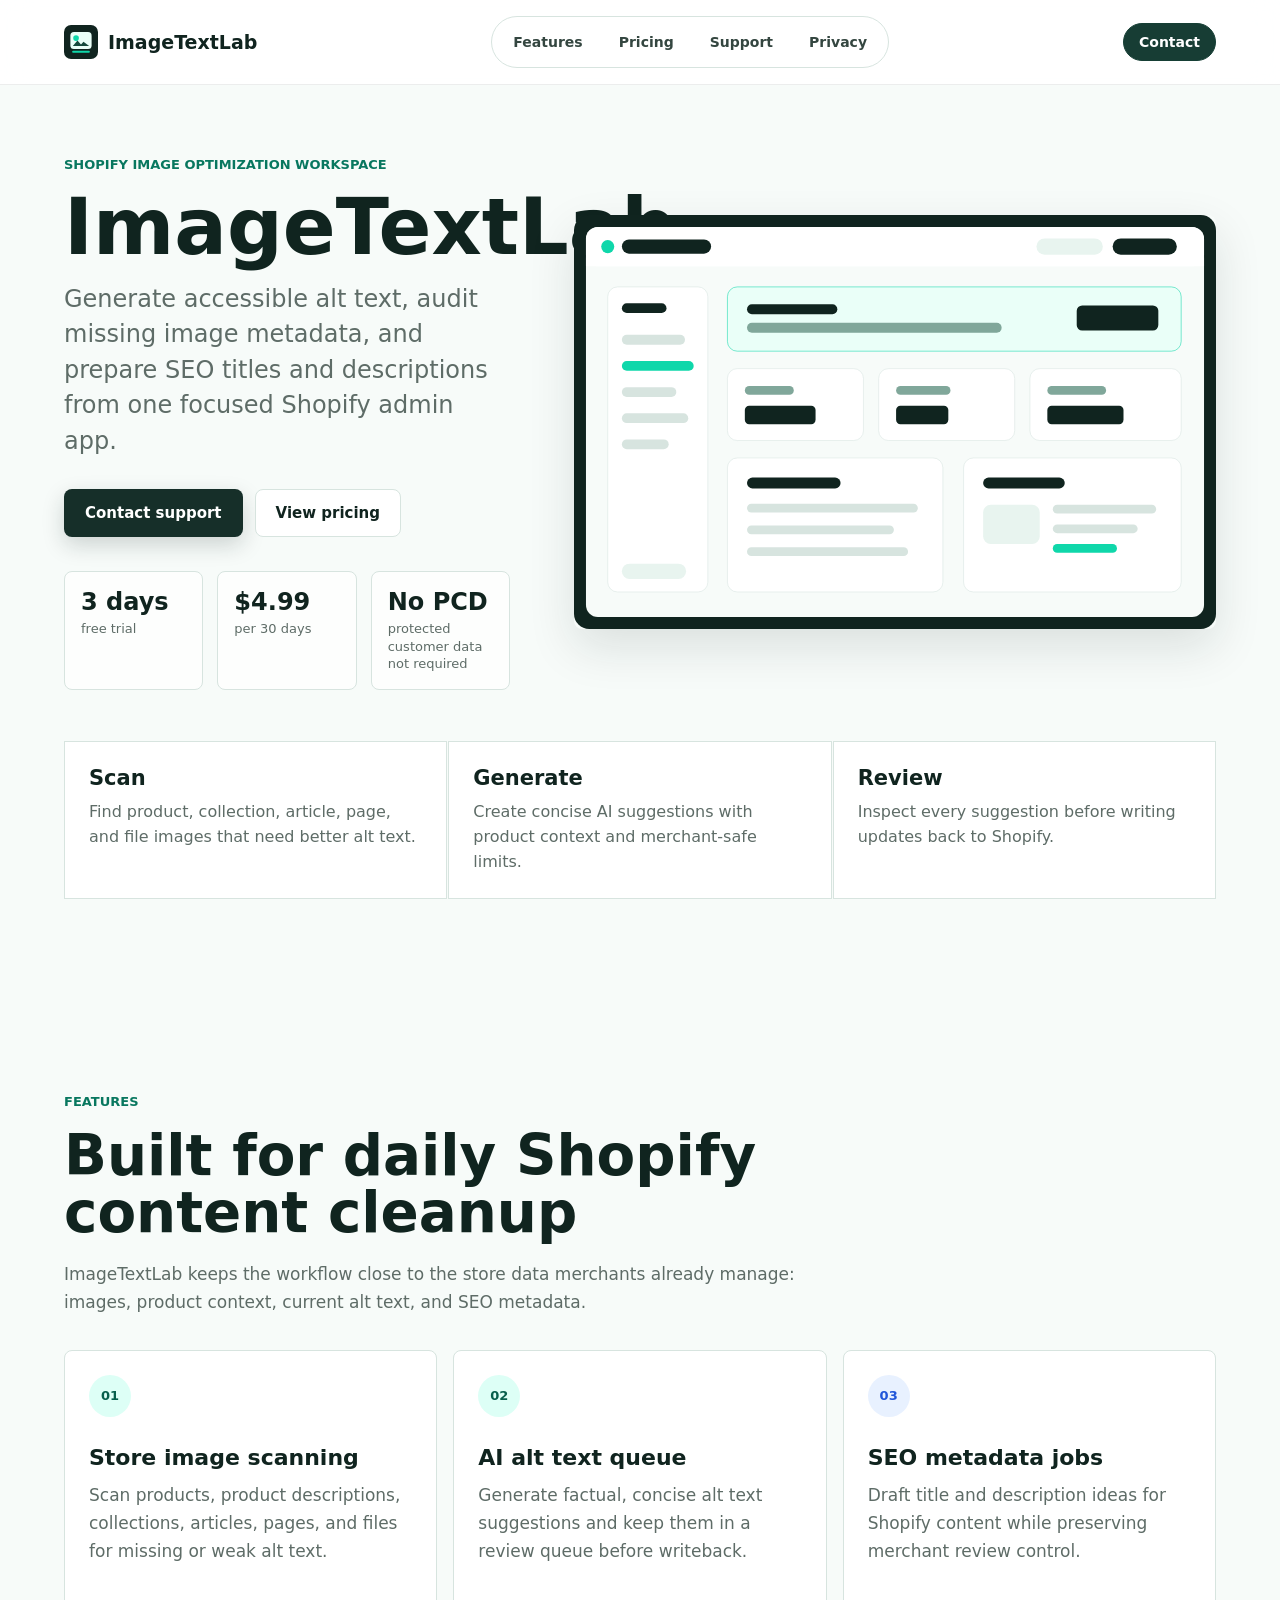
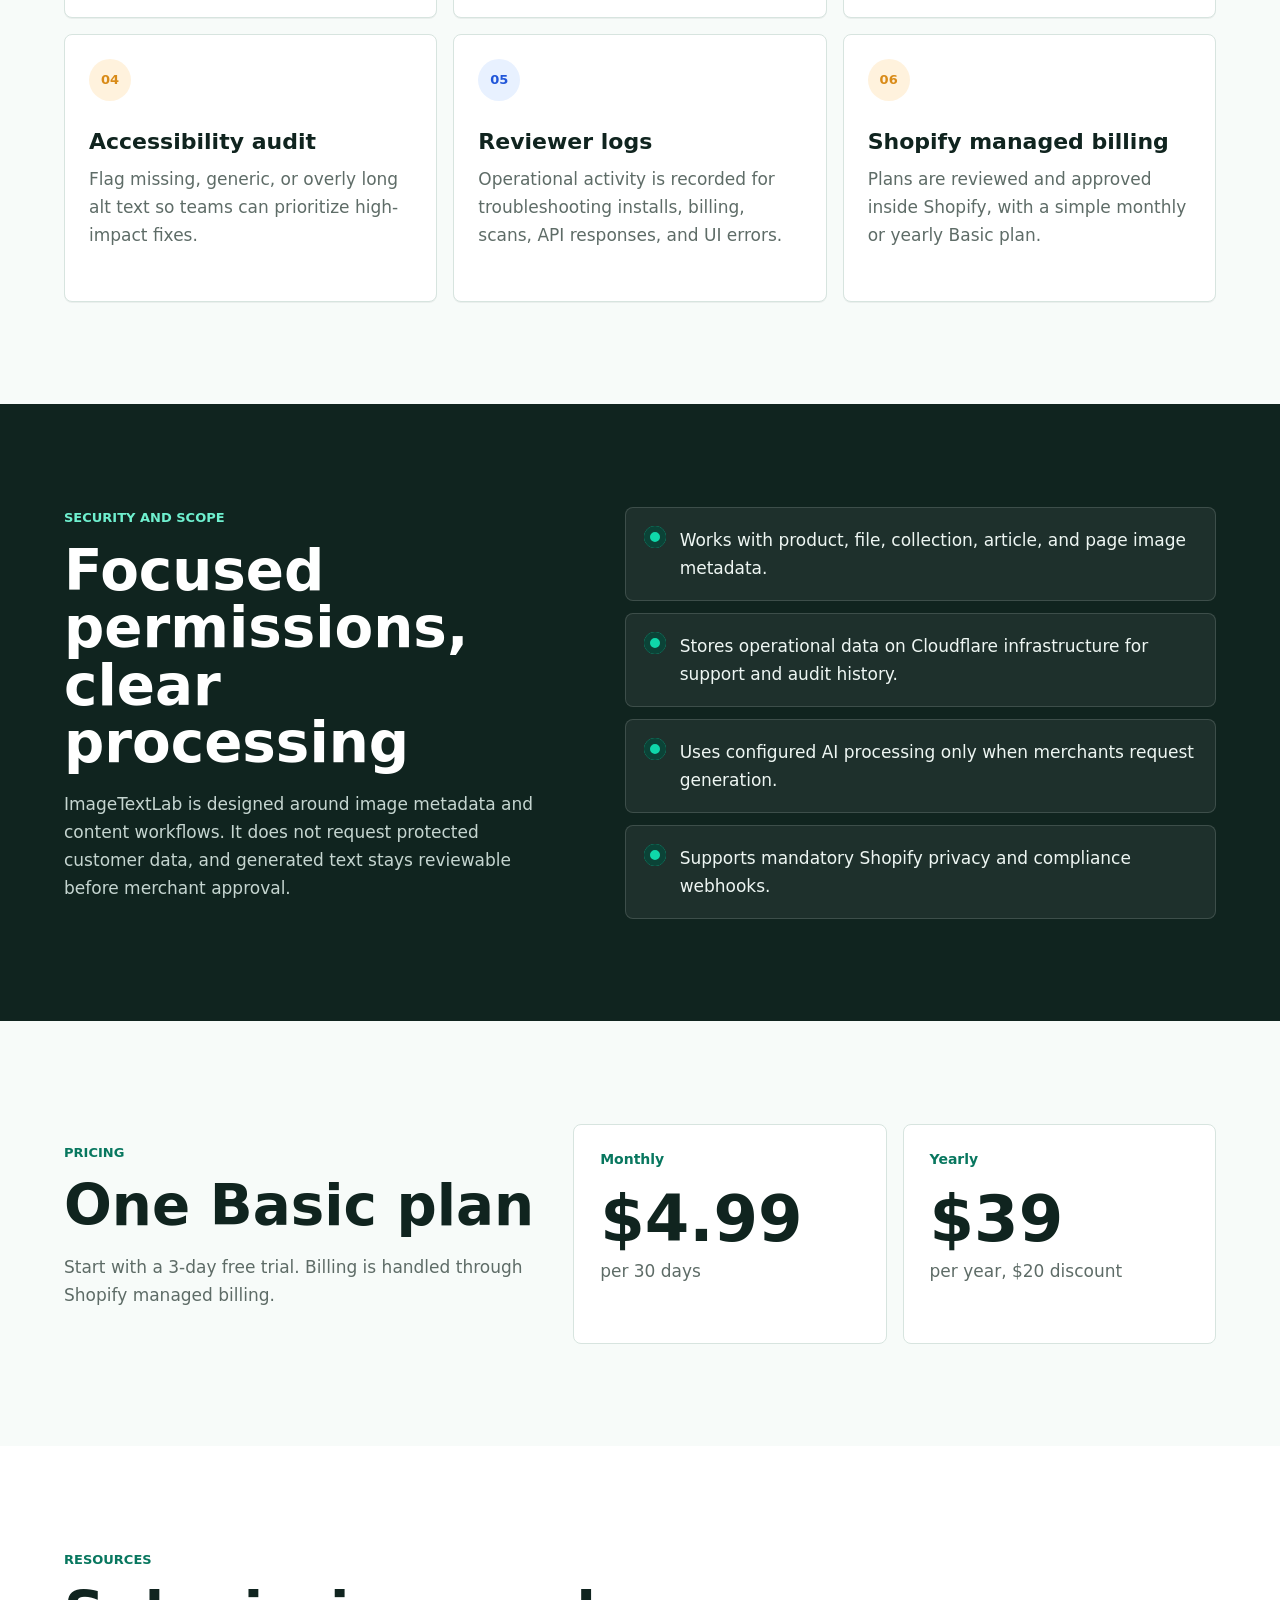
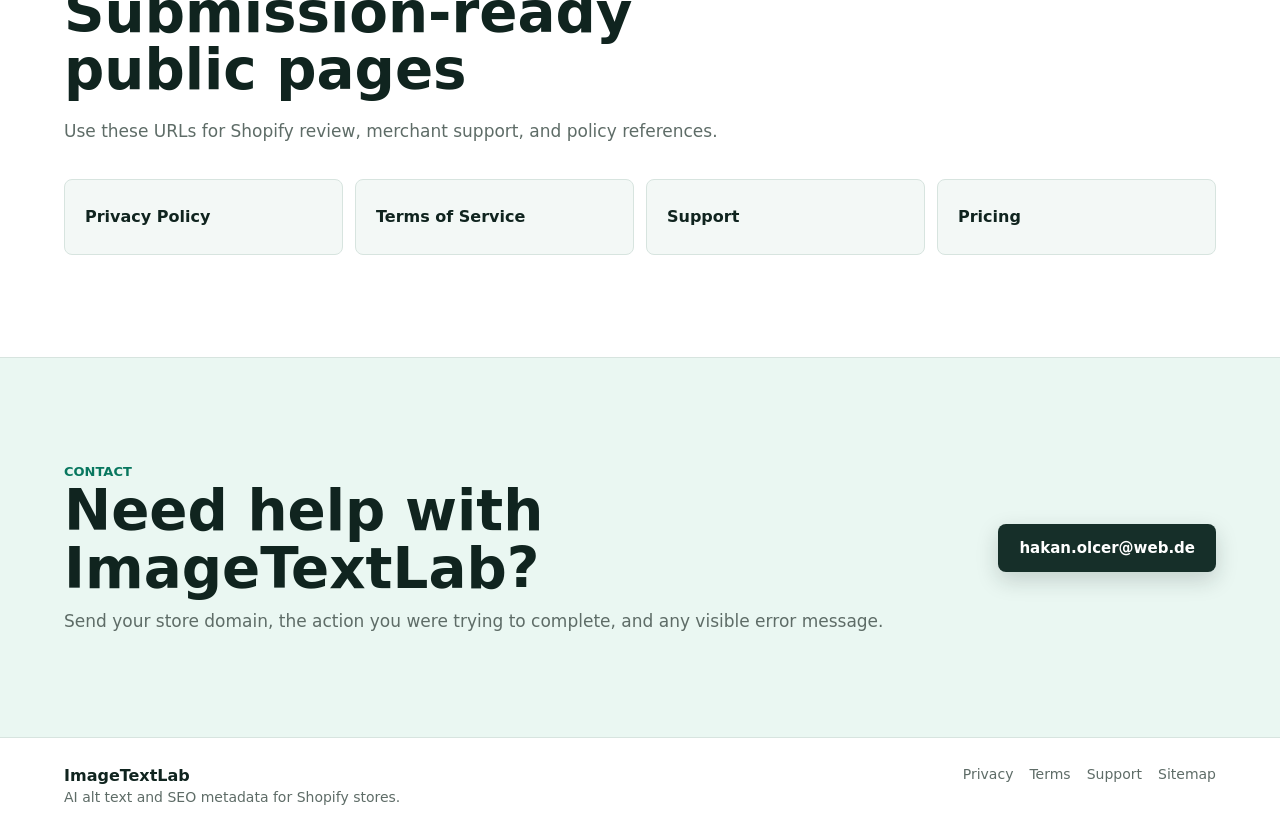
==== index.html @ 7bde637f "Initial ImageTextLab marketing site" ====
<!doctype html>
<html lang="en">
  <head>
    <meta charset="utf-8">
    <meta name="viewport" content="width=device-width, initial-scale=1">
    <title>ImageTextLab - AI alt text and SEO metadata for Shopify</title>
    <meta name="description" content="ImageTextLab helps Shopify merchants scan store images, generate accessible AI alt text, review SEO metadata, and write approved updates back to Shopify.">
    <link rel="canonical" href="https://imagetextlab.com/">
    <meta property="og:type" content="website">
    <meta property="og:title" content="ImageTextLab">
    <meta property="og:description" content="AI alt text, image accessibility checks, and SEO metadata workflows for Shopify stores.">
    <meta property="og:url" content="https://imagetextlab.com/">
    <meta property="og:image" content="https://imagetextlab.com/assets/product-preview.svg">
    <meta name="twitter:card" content="summary_large_image">
    <meta name="theme-color" content="#10241f">
    <link rel="icon" href="/assets/icon.svg" type="image/svg+xml">
    <link rel="manifest" href="/manifest.webmanifest">
    <link rel="stylesheet" href="/assets/site.css">
    <script type="application/ld+json">
      {
        "@context": "https://schema.org",
        "@type": "SoftwareApplication",
        "name": "ImageTextLab",
        "applicationCategory": "BusinessApplication",
        "operatingSystem": "Web",
        "description": "AI alt text, image accessibility checks, and SEO metadata workflows for Shopify stores.",
        "offers": [
          {
            "@type": "Offer",
            "name": "Basic monthly",
            "price": "4.99",
            "priceCurrency": "USD",
            "description": "Every 30 days with a 3-day free trial"
          },
          {
            "@type": "Offer",
            "name": "Basic yearly",
            "price": "39",
            "priceCurrency": "USD",
            "description": "Per year with a 3-day free trial"
          }
        ],
        "url": "https://imagetextlab.com/"
      }
    </script>
  </head>
  <body>
    <header class="site-header">
      <a class="brand" href="/" aria-label="ImageTextLab home">
        <img src="/assets/icon.svg" width="34" height="34" alt="">
        <span>ImageTextLab</span>
      </a>
      <nav class="nav-links" aria-label="Main navigation">
        <a href="#features">Features</a>
        <a href="/pricing.html">Pricing</a>
        <a href="/support.html">Support</a>
        <a href="/privacy.html">Privacy</a>
      </nav>
      <a class="nav-button" href="#contact">Contact</a>
    </header>

    <main>
      <section class="hero">
        <div class="hero-copy">
          <p class="section-label">Shopify image optimization workspace</p>
          <h1>ImageTextLab</h1>
          <p class="hero-lede">Generate accessible alt text, audit missing image metadata, and prepare SEO titles and descriptions from one focused Shopify admin app.</p>
          <div class="hero-actions">
            <a class="button primary" href="#contact">Contact support</a>
            <a class="button secondary" href="/pricing.html">View pricing</a>
          </div>
          <dl class="hero-stats" aria-label="Product highlights">
            <div>
              <dt>3 days</dt>
              <dd>free trial</dd>
            </div>
            <div>
              <dt>$4.99</dt>
              <dd>per 30 days</dd>
            </div>
            <div>
              <dt>No PCD</dt>
              <dd>protected customer data not required</dd>
            </div>
          </dl>
        </div>
        <div class="hero-visual" aria-label="ImageTextLab dashboard preview">
          <img src="/assets/product-preview.svg" alt="ImageTextLab dashboard showing scan metrics, alt text tasks, and SEO jobs.">
        </div>
      </section>

      <section class="strip" aria-label="Core workflow">
        <div>
          <strong>Scan</strong>
          <span>Find product, collection, article, page, and file images that need better alt text.</span>
        </div>
        <div>
          <strong>Generate</strong>
          <span>Create concise AI suggestions with product context and merchant-safe limits.</span>
        </div>
        <div>
          <strong>Review</strong>
          <span>Inspect every suggestion before writing updates back to Shopify.</span>
        </div>
      </section>

      <section class="section" id="features">
        <div class="section-heading">
          <p class="section-label">Features</p>
          <h2>Built for daily Shopify content cleanup</h2>
          <p>ImageTextLab keeps the workflow close to the store data merchants already manage: images, product context, current alt text, and SEO metadata.</p>
        </div>
        <div class="feature-grid">
          <article class="feature-card">
            <span class="card-icon">01</span>
            <h3>Store image scanning</h3>
            <p>Scan products, product descriptions, collections, articles, pages, and files for missing or weak alt text.</p>
          </article>
          <article class="feature-card">
            <span class="card-icon">02</span>
            <h3>AI alt text queue</h3>
            <p>Generate factual, concise alt text suggestions and keep them in a review queue before writeback.</p>
          </article>
          <article class="feature-card">
            <span class="card-icon">03</span>
            <h3>SEO metadata jobs</h3>
            <p>Draft title and description ideas for Shopify content while preserving merchant review control.</p>
          </article>
          <article class="feature-card">
            <span class="card-icon">04</span>
            <h3>Accessibility audit</h3>
            <p>Flag missing, generic, or overly long alt text so teams can prioritize high-impact fixes.</p>
          </article>
          <article class="feature-card">
            <span class="card-icon">05</span>
            <h3>Reviewer logs</h3>
            <p>Operational activity is recorded for troubleshooting installs, billing, scans, API responses, and UI errors.</p>
          </article>
          <article class="feature-card">
            <span class="card-icon">06</span>
            <h3>Shopify managed billing</h3>
            <p>Plans are reviewed and approved inside Shopify, with a simple monthly or yearly Basic plan.</p>
          </article>
        </div>
      </section>

      <section class="split-section">
        <div>
          <p class="section-label">Security and scope</p>
          <h2>Focused permissions, clear processing</h2>
          <p>ImageTextLab is designed around image metadata and content workflows. It does not request protected customer data, and generated text stays reviewable before merchant approval.</p>
        </div>
        <div class="check-list">
          <p><span></span>Works with product, file, collection, article, and page image metadata.</p>
          <p><span></span>Stores operational data on Cloudflare infrastructure for support and audit history.</p>
          <p><span></span>Uses configured AI processing only when merchants request generation.</p>
          <p><span></span>Supports mandatory Shopify privacy and compliance webhooks.</p>
        </div>
      </section>

      <section class="pricing-preview">
        <div>
          <p class="section-label">Pricing</p>
          <h2>One Basic plan</h2>
          <p>Start with a 3-day free trial. Billing is handled through Shopify managed billing.</p>
        </div>
        <div class="price-cards">
          <article>
            <span>Monthly</span>
            <strong>$4.99</strong>
            <p>per 30 days</p>
          </article>
          <article>
            <span>Yearly</span>
            <strong>$39</strong>
            <p>per year, $20 discount</p>
          </article>
        </div>
      </section>

      <section class="section compact">
        <div class="section-heading">
          <p class="section-label">Resources</p>
          <h2>Submission-ready public pages</h2>
          <p>Use these URLs for Shopify review, merchant support, and policy references.</p>
        </div>
        <div class="resource-links">
          <a href="/privacy.html">Privacy Policy</a>
          <a href="/terms.html">Terms of Service</a>
          <a href="/support.html">Support</a>
          <a href="/pricing.html">Pricing</a>
        </div>
      </section>

      <section class="contact" id="contact">
        <div>
          <p class="section-label">Contact</p>
          <h2>Need help with ImageTextLab?</h2>
          <p>Send your store domain, the action you were trying to complete, and any visible error message.</p>
        </div>
        <a class="button primary" href="mailto:hakan.olcer@web.de?subject=ImageTextLab%20support">hakan.olcer@web.de</a>
      </section>
    </main>

    <footer class="site-footer">
      <div>
        <strong>ImageTextLab</strong>
        <span>AI alt text and SEO metadata for Shopify stores.</span>
      </div>
      <nav aria-label="Footer navigation">
        <a href="/privacy.html">Privacy</a>
        <a href="/terms.html">Terms</a>
        <a href="/support.html">Support</a>
        <a href="/sitemap.xml">Sitemap</a>
      </nav>
    </footer>
  </body>
</html>
---- assets/site.css ----
:root {
  color-scheme: light;
  --ink: #10241f;
  --muted: #5e6c67;
  --line: #d7e4df;
  --paper: #ffffff;
  --soft: #f3f8f6;
  --mint: #0fd7aa;
  --mint-dark: #08775f;
  --green: #14493c;
  --blue: #2156d9;
  --amber: #d98b18;
  --shadow: 0 18px 48px rgba(16, 36, 31, 0.12);
  font-family: Inter, ui-sans-serif, system-ui, -apple-system, BlinkMacSystemFont, "Segoe UI", sans-serif;
}

* {
  box-sizing: border-box;
}

html {
  scroll-behavior: smooth;
}

body {
  margin: 0;
  background: #f7fbf9;
  color: var(--ink);
  letter-spacing: 0;
}

a {
  color: inherit;
  text-decoration: none;
}

img {
  display: block;
  max-width: 100%;
}

.site-header {
  position: sticky;
  top: 0;
  z-index: 20;
  display: grid;
  grid-template-columns: auto 1fr auto;
  align-items: center;
  gap: 24px;
  min-height: 76px;
  padding: 16px clamp(18px, 5vw, 64px);
  border-bottom: 1px solid rgba(16, 36, 31, 0.08);
  background: rgba(255, 255, 255, 0.9);
  backdrop-filter: blur(16px);
}

.brand {
  display: inline-flex;
  align-items: center;
  gap: 10px;
  font-weight: 800;
  font-size: 19px;
}

.nav-links {
  justify-self: center;
  display: flex;
  align-items: center;
  gap: 6px;
  padding: 6px;
  border: 1px solid var(--line);
  border-radius: 999px;
  background: #fff;
}

.nav-links a,
.nav-button {
  display: inline-flex;
  min-height: 38px;
  align-items: center;
  justify-content: center;
  padding: 0 15px;
  border-radius: 999px;
  color: #344640;
  font-size: 14px;
  font-weight: 700;
  white-space: nowrap;
}

.nav-links a:hover,
.nav-links a:focus-visible {
  background: var(--soft);
}

.nav-button {
  border: 1px solid #163f35;
  background: #173d34;
  color: #fff;
}

main {
  overflow: hidden;
}

.hero {
  display: grid;
  grid-template-columns: minmax(0, 0.82fr) minmax(420px, 1.18fr);
  align-items: center;
  gap: clamp(30px, 5vw, 72px);
  padding: clamp(42px, 5.4vw, 72px) clamp(18px, 5vw, 64px) clamp(34px, 4vw, 52px);
}

.hero-copy {
  max-width: 660px;
}

.section-label {
  margin: 0 0 14px;
  color: var(--mint-dark);
  font-size: 13px;
  font-weight: 900;
  letter-spacing: 0;
  text-transform: uppercase;
}

h1,
h2,
h3,
p {
  margin-top: 0;
}

h1 {
  margin-bottom: 18px;
  font-size: clamp(50px, 6.1vw, 78px);
  line-height: 0.95;
  letter-spacing: 0;
}

h2 {
  margin-bottom: 18px;
  font-size: clamp(34px, 4.4vw, 58px);
  line-height: 1.02;
  letter-spacing: 0;
}

h3 {
  margin-bottom: 10px;
  font-size: 22px;
  line-height: 1.18;
}

p {
  color: var(--muted);
  font-size: 17px;
  line-height: 1.65;
}

.hero-lede {
  max-width: 600px;
  font-size: clamp(19px, 2vw, 24px);
  line-height: 1.48;
}

.hero-actions {
  display: flex;
  flex-wrap: wrap;
  gap: 12px;
  margin: 30px 0 34px;
}

.button {
  display: inline-flex;
  min-height: 48px;
  align-items: center;
  justify-content: center;
  padding: 0 20px;
  border-radius: 8px;
  border: 1px solid transparent;
  font-size: 15px;
  font-weight: 800;
  white-space: nowrap;
}

.button.primary {
  background: #162f29;
  color: #fff;
  box-shadow: 0 8px 22px rgba(16, 36, 31, 0.18);
}

.button.secondary {
  border-color: var(--line);
  background: #fff;
  color: var(--ink);
}

.hero-stats {
  display: grid;
  grid-template-columns: repeat(3, minmax(0, 1fr));
  gap: 14px;
  margin: 0;
}

.hero-stats div {
  min-width: 0;
  padding: 16px;
  border: 1px solid var(--line);
  border-radius: 8px;
  background: rgba(255, 255, 255, 0.72);
}

.hero-stats dt {
  font-size: 24px;
  font-weight: 900;
}

.hero-stats dd {
  margin: 4px 0 0;
  color: var(--muted);
  font-size: 13px;
  line-height: 1.35;
}

.hero-visual {
  position: relative;
}

.hero-visual img {
  width: min(100%, 920px);
  border-radius: 8px;
  box-shadow: var(--shadow);
}

.strip {
  display: grid;
  grid-template-columns: repeat(3, minmax(0, 1fr));
  gap: 1px;
  padding: 0 clamp(18px, 5vw, 64px) clamp(44px, 7vw, 90px);
}

.strip div {
  min-height: 132px;
  padding: 24px;
  border: 1px solid var(--line);
  background: #fff;
}

.strip strong {
  display: block;
  margin-bottom: 10px;
  font-size: 21px;
}

.strip span {
  color: var(--muted);
  line-height: 1.55;
}

.section,
.split-section,
.pricing-preview,
.contact {
  padding: clamp(58px, 8vw, 112px) clamp(18px, 5vw, 64px);
}

.section-heading {
  max-width: 760px;
  margin-bottom: 34px;
}

.feature-grid {
  display: grid;
  grid-template-columns: repeat(3, minmax(0, 1fr));
  gap: 16px;
}

.feature-card {
  min-height: 268px;
  padding: 24px;
  border: 1px solid var(--line);
  border-radius: 8px;
  background: #fff;
  box-shadow: 0 1px 0 rgba(16, 36, 31, 0.05);
}

.card-icon {
  display: inline-flex;
  width: 42px;
  height: 42px;
  align-items: center;
  justify-content: center;
  margin-bottom: 28px;
  border-radius: 999px;
  background: #ddfff6;
  color: #075f4c;
  font-size: 13px;
  font-weight: 900;
}

.feature-card:nth-child(3) .card-icon,
.feature-card:nth-child(5) .card-icon {
  background: #e8f1ff;
  color: var(--blue);
}

.feature-card:nth-child(4) .card-icon,
.feature-card:nth-child(6) .card-icon {
  background: #fff2dd;
  color: var(--amber);
}

.split-section {
  display: grid;
  grid-template-columns: minmax(0, 0.9fr) minmax(320px, 1.1fr);
  gap: clamp(28px, 6vw, 88px);
  align-items: start;
  background: #10241f;
  color: #fff;
}

.split-section p {
  color: #c5d5d0;
}

.split-section .section-label {
  color: #6ff0cf;
}

.check-list {
  display: grid;
  gap: 12px;
}

.check-list p {
  display: grid;
  grid-template-columns: 24px 1fr;
  gap: 12px;
  margin: 0;
  padding: 18px;
  border: 1px solid rgba(255, 255, 255, 0.14);
  border-radius: 8px;
  background: rgba(255, 255, 255, 0.06);
  color: #eef6f3;
}

.check-list span {
  width: 22px;
  height: 22px;
  border-radius: 50%;
  background: var(--mint);
  box-shadow: inset 0 0 0 6px #0b4337;
}

.pricing-preview {
  display: grid;
  grid-template-columns: minmax(0, 0.85fr) minmax(360px, 1.15fr);
  gap: 34px;
  align-items: center;
}

.price-cards {
  display: grid;
  grid-template-columns: repeat(2, minmax(0, 1fr));
  gap: 16px;
}

.price-cards article {
  min-height: 220px;
  padding: 26px;
  border: 1px solid var(--line);
  border-radius: 8px;
  background: #fff;
}

.price-cards span {
  display: block;
  color: var(--mint-dark);
  font-size: 14px;
  font-weight: 900;
}

.price-cards strong {
  display: block;
  margin: 20px 0 6px;
  font-size: clamp(42px, 5vw, 64px);
  line-height: 1;
}

.compact {
  background: #fff;
}

.resource-links {
  display: grid;
  grid-template-columns: repeat(4, minmax(0, 1fr));
  gap: 12px;
}

.resource-links a {
  display: flex;
  min-height: 76px;
  align-items: center;
  padding: 20px;
  border: 1px solid var(--line);
  border-radius: 8px;
  background: var(--soft);
  font-weight: 900;
}

.contact {
  display: grid;
  grid-template-columns: 1fr auto;
  gap: 24px;
  align-items: center;
  border-top: 1px solid var(--line);
  background: #eaf7f2;
}

.contact h2 {
  margin-bottom: 10px;
}

.contact p {
  margin-bottom: 0;
}

.site-footer {
  display: flex;
  justify-content: space-between;
  gap: 24px;
  padding: 28px clamp(18px, 5vw, 64px);
  border-top: 1px solid var(--line);
  background: #fff;
}

.site-footer div {
  display: grid;
  gap: 4px;
}

.site-footer span,
.site-footer a {
  color: var(--muted);
  font-size: 14px;
}

.site-footer nav {
  display: flex;
  flex-wrap: wrap;
  gap: 16px;
}

.legal-page {
  max-width: 940px;
  margin: 0 auto;
  padding: clamp(44px, 7vw, 86px) 20px;
}

.legal-page article {
  padding: clamp(24px, 5vw, 48px);
  border: 1px solid var(--line);
  border-radius: 8px;
  background: #fff;
}

.legal-page h1 {
  font-size: clamp(38px, 6vw, 64px);
}

.legal-page h2 {
  margin-top: 32px;
  font-size: 24px;
}

.legal-page li {
  margin-bottom: 10px;
  color: var(--muted);
  font-size: 17px;
  line-height: 1.65;
}

.legal-page a {
  color: var(--blue);
  font-weight: 800;
}

.pricing-page-grid,
.support-grid {
  display: grid;
  grid-template-columns: repeat(2, minmax(0, 1fr));
  gap: 16px;
  margin-top: 28px;
}

.plan-card,
.support-card {
  padding: 24px;
  border: 1px solid var(--line);
  border-radius: 8px;
  background: var(--soft);
}

.plan-card strong {
  display: block;
  margin: 16px 0 8px;
  font-size: 42px;
  line-height: 1;
}

@media (max-width: 980px) {
  .site-header {
    grid-template-columns: 1fr auto;
  }

  .nav-links {
    grid-column: 1 / -1;
    justify-self: stretch;
    overflow-x: auto;
    justify-content: flex-start;
  }

  .hero,
  .split-section,
  .pricing-preview,
  .contact {
    grid-template-columns: 1fr;
  }

  .hero {
    min-height: 0;
  }

  .hero-visual {
    order: -1;
  }

  .feature-grid,
  .strip,
  .resource-links {
    grid-template-columns: repeat(2, minmax(0, 1fr));
  }
}

@media (max-width: 640px) {
  .site-header {
    padding: 14px 16px;
  }

  .nav-button {
    display: none;
  }

  .hero {
    padding: 34px 16px;
  }

  .feature-grid,
  .strip,
  .resource-links,
  .price-cards,
  .pricing-page-grid,
  .support-grid {
    grid-template-columns: 1fr;
  }

  .section,
  .split-section,
  .pricing-preview,
  .contact {
    padding: 48px 16px;
  }

  .hero-stats {
    display: none;
  }

  .site-footer {
    flex-direction: column;
  }
}
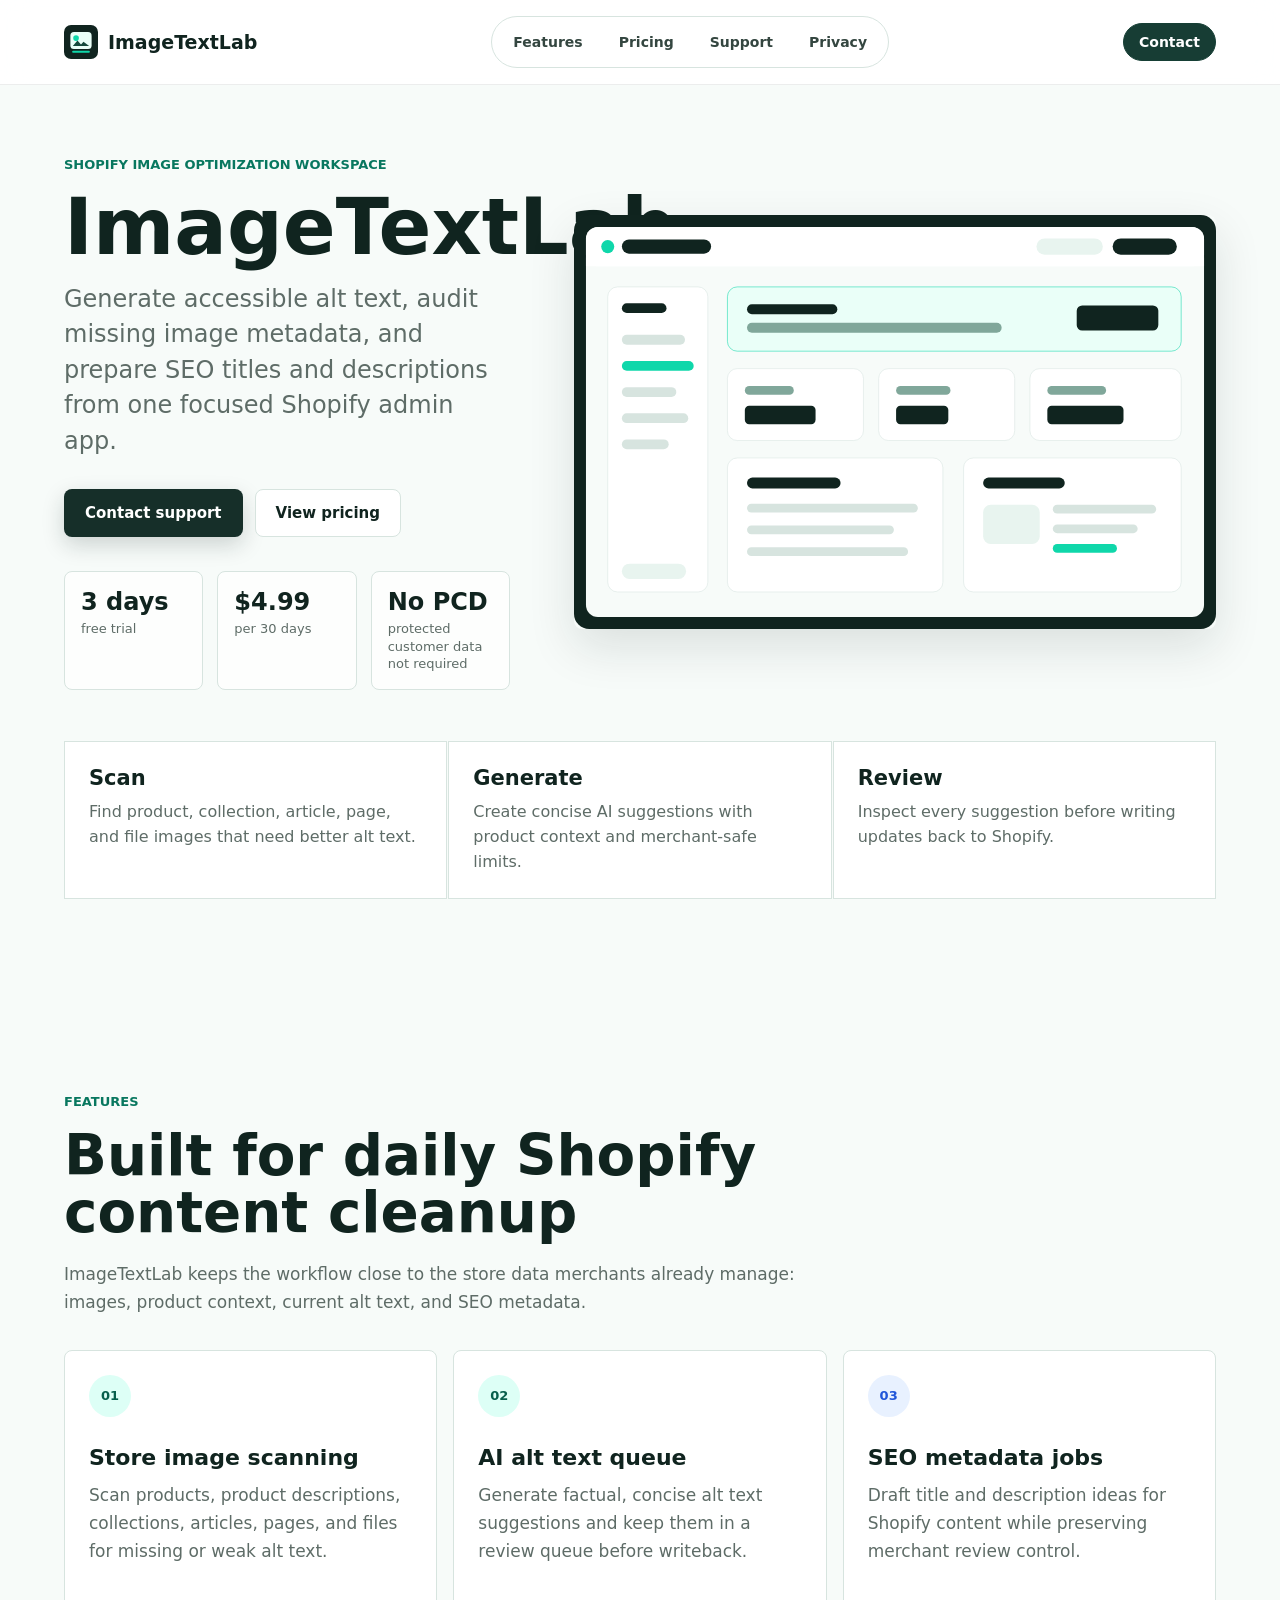
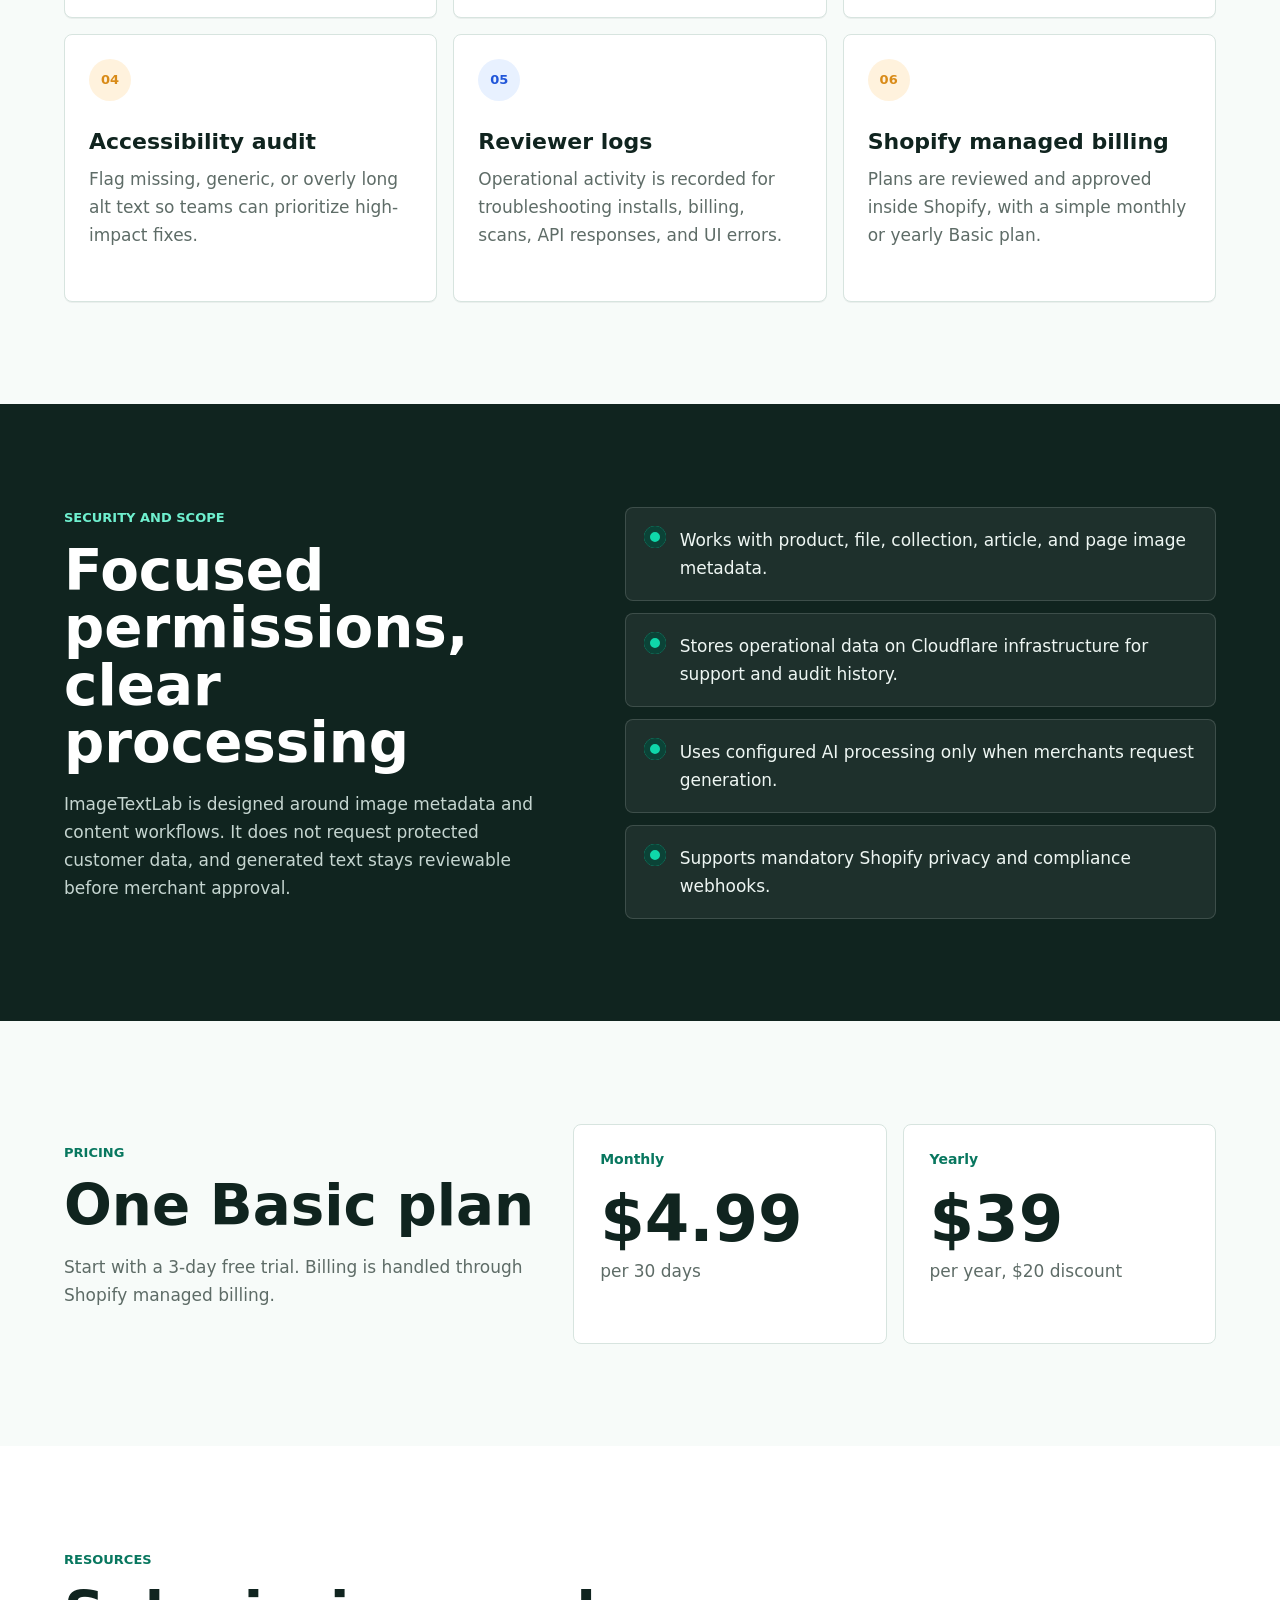
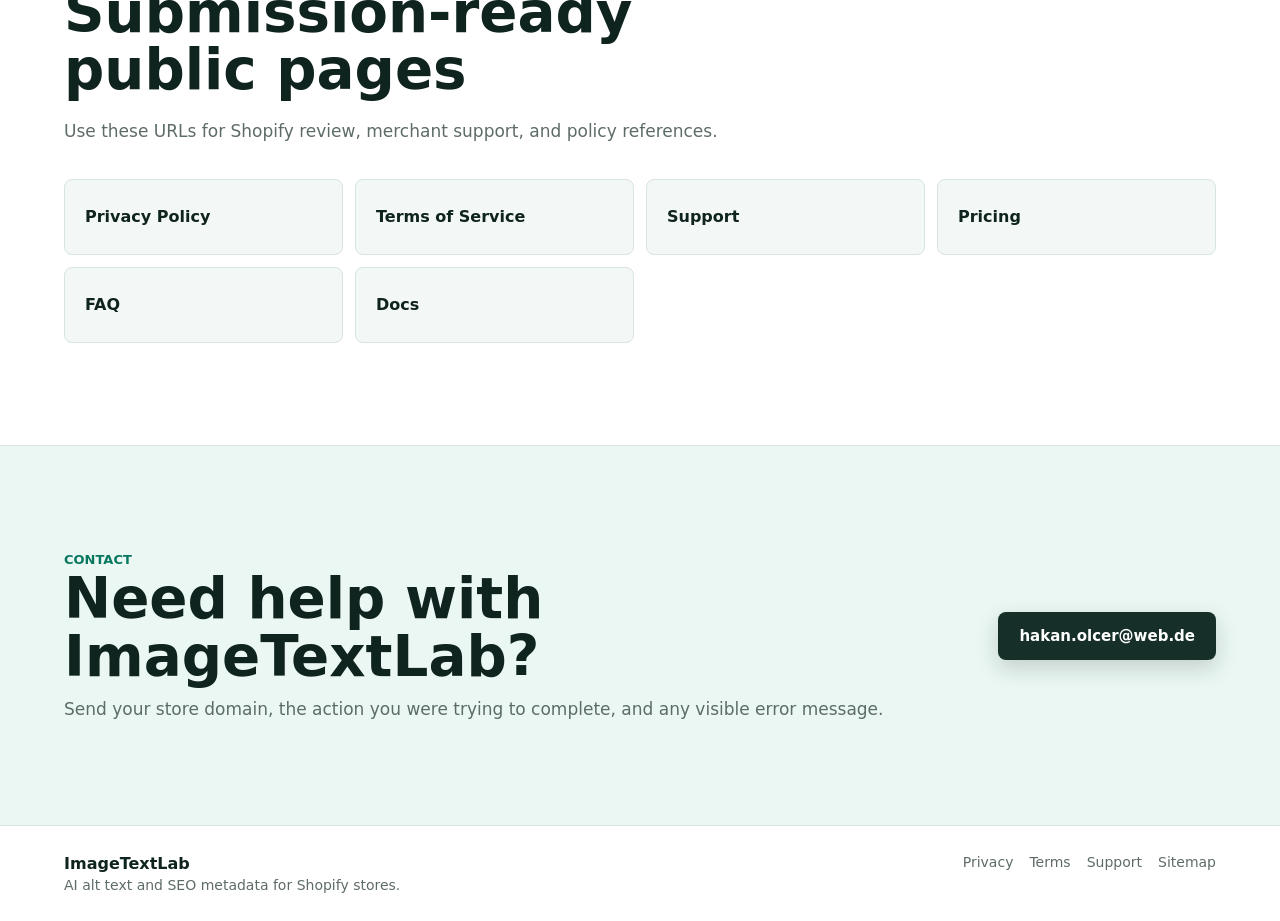
==== commit d463d9ab: "Add public review resource pages" ====
--- a/index.html
+++ b/index.html
@@ -52,9 +52,9 @@
       </a>
       <nav class="nav-links" aria-label="Main navigation">
         <a href="#features">Features</a>
-        <a href="/pricing.html">Pricing</a>
-        <a href="/support.html">Support</a>
-        <a href="/privacy.html">Privacy</a>
+        <a href="/pricing">Pricing</a>
+        <a href="/support">Support</a>
+        <a href="/privacy">Privacy</a>
       </nav>
       <a class="nav-button" href="#contact">Contact</a>
     </header>
@@ -67,7 +67,7 @@
           <p class="hero-lede">Generate accessible alt text, audit missing image metadata, and prepare SEO titles and descriptions from one focused Shopify admin app.</p>
           <div class="hero-actions">
             <a class="button primary" href="#contact">Contact support</a>
-            <a class="button secondary" href="/pricing.html">View pricing</a>
+            <a class="button secondary" href="/pricing">View pricing</a>
           </div>
           <dl class="hero-stats" aria-label="Product highlights">
             <div>
@@ -185,10 +185,12 @@
           <p>Use these URLs for Shopify review, merchant support, and policy references.</p>
         </div>
         <div class="resource-links">
-          <a href="/privacy.html">Privacy Policy</a>
-          <a href="/terms.html">Terms of Service</a>
-          <a href="/support.html">Support</a>
-          <a href="/pricing.html">Pricing</a>
+          <a href="/privacy">Privacy Policy</a>
+          <a href="/terms">Terms of Service</a>
+          <a href="/support">Support</a>
+          <a href="/pricing">Pricing</a>
+          <a href="/faq">FAQ</a>
+          <a href="/docs">Docs</a>
         </div>
       </section>
 
@@ -208,9 +210,9 @@
         <span>AI alt text and SEO metadata for Shopify stores.</span>
       </div>
       <nav aria-label="Footer navigation">
-        <a href="/privacy.html">Privacy</a>
-        <a href="/terms.html">Terms</a>
-        <a href="/support.html">Support</a>
+        <a href="/privacy">Privacy</a>
+        <a href="/terms">Terms</a>
+        <a href="/support">Support</a>
         <a href="/sitemap.xml">Sitemap</a>
       </nav>
     </footer>
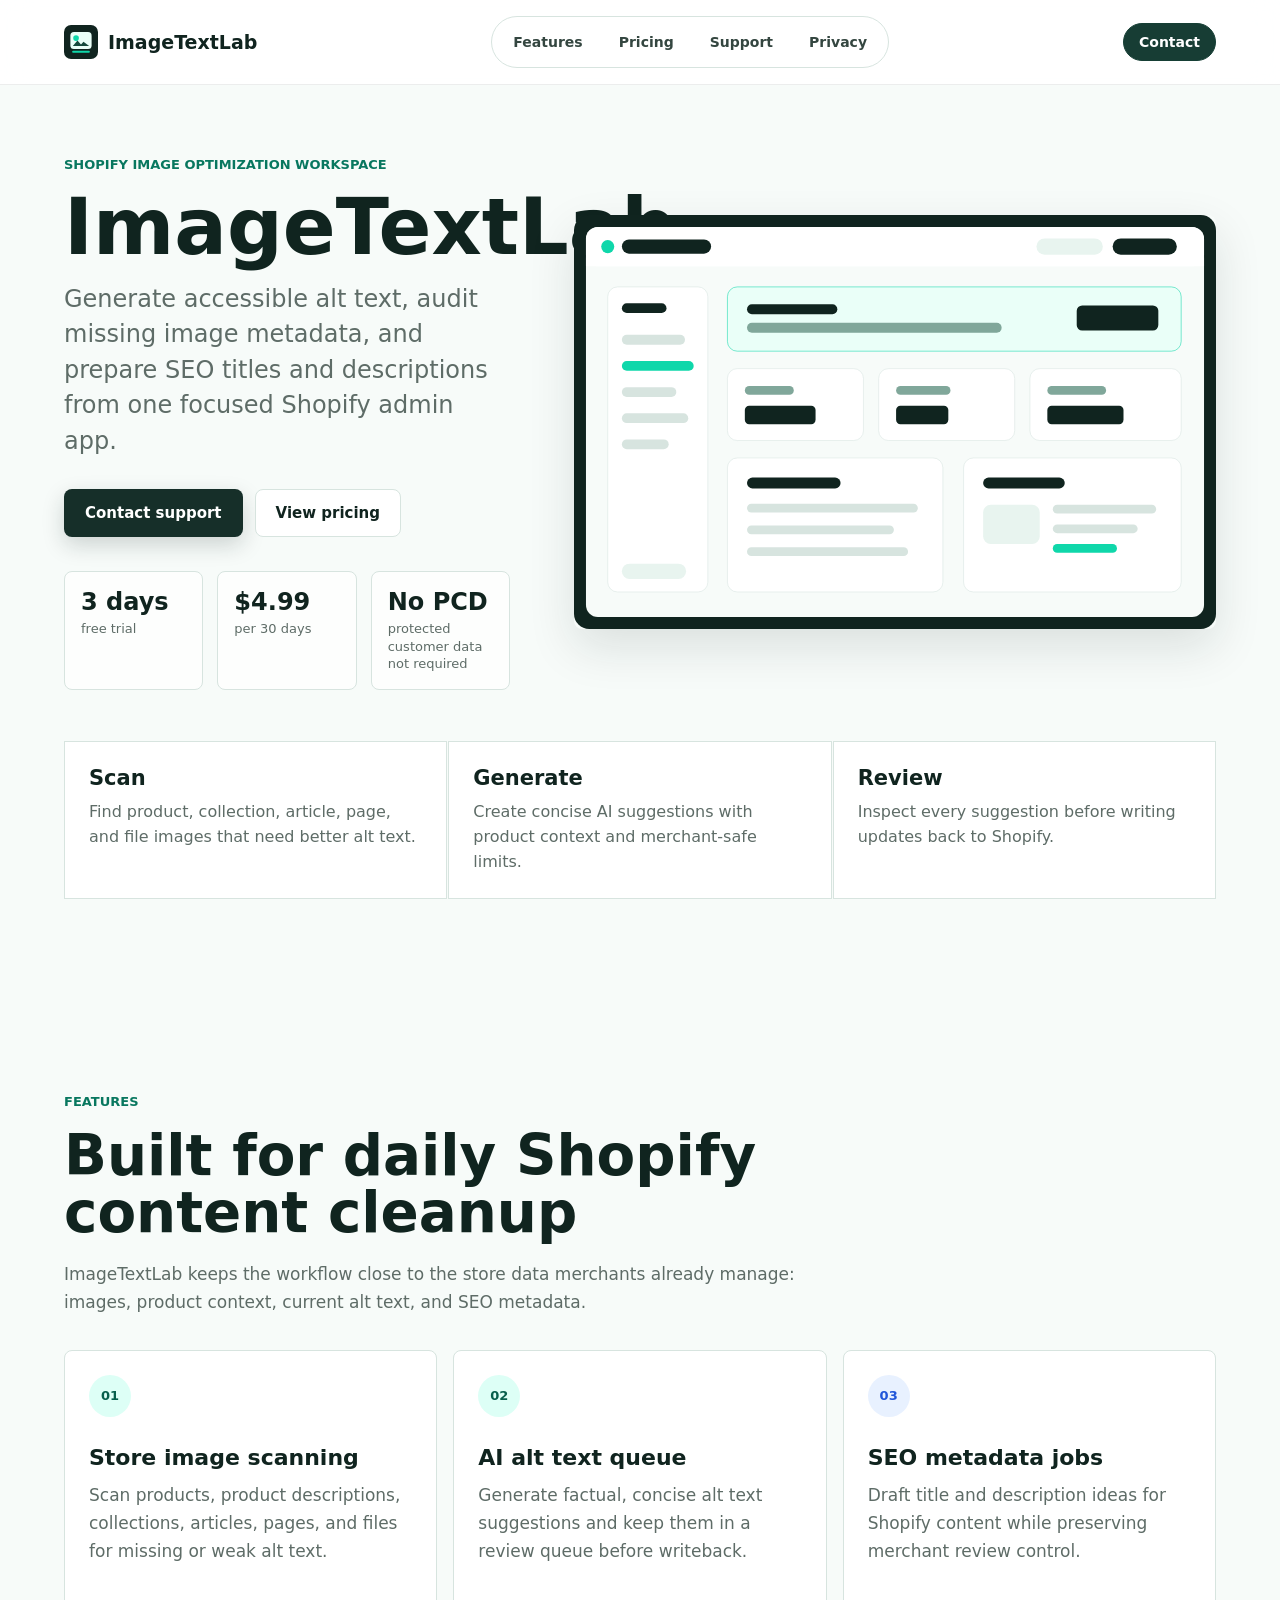
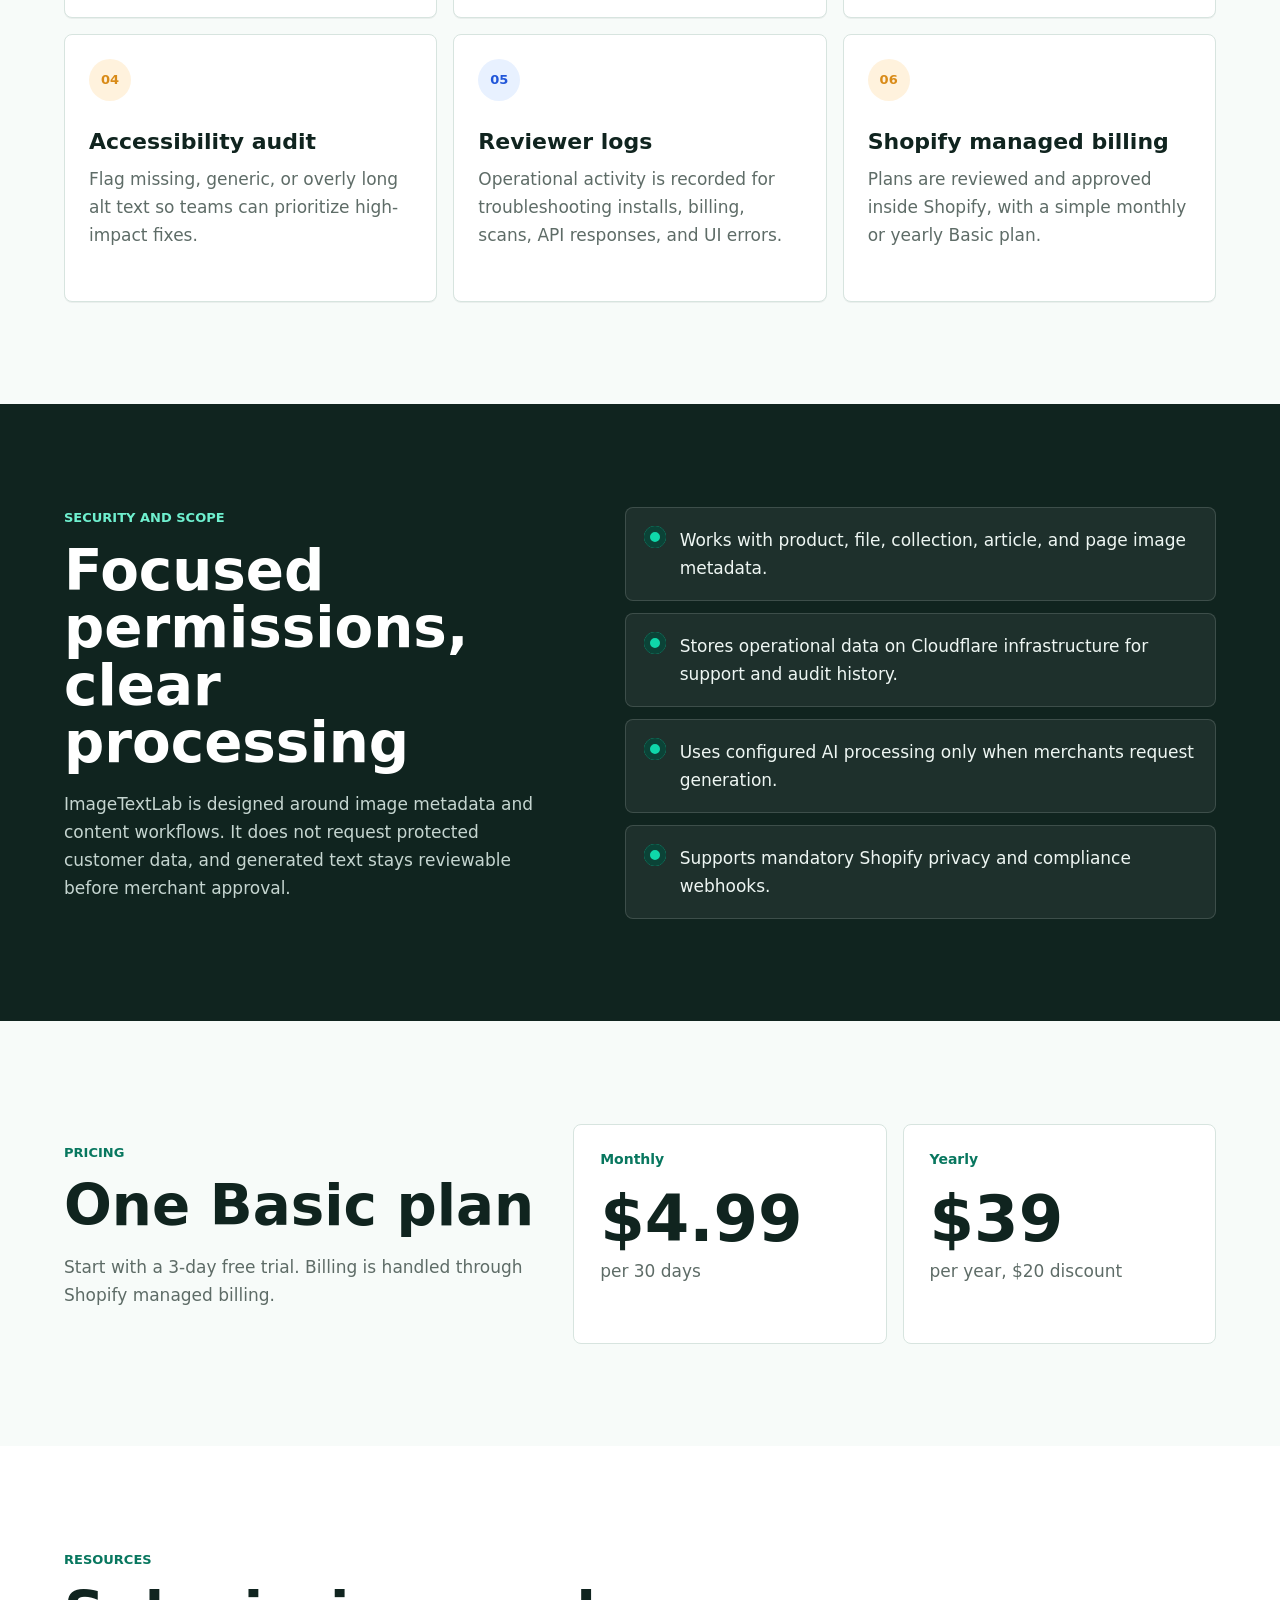
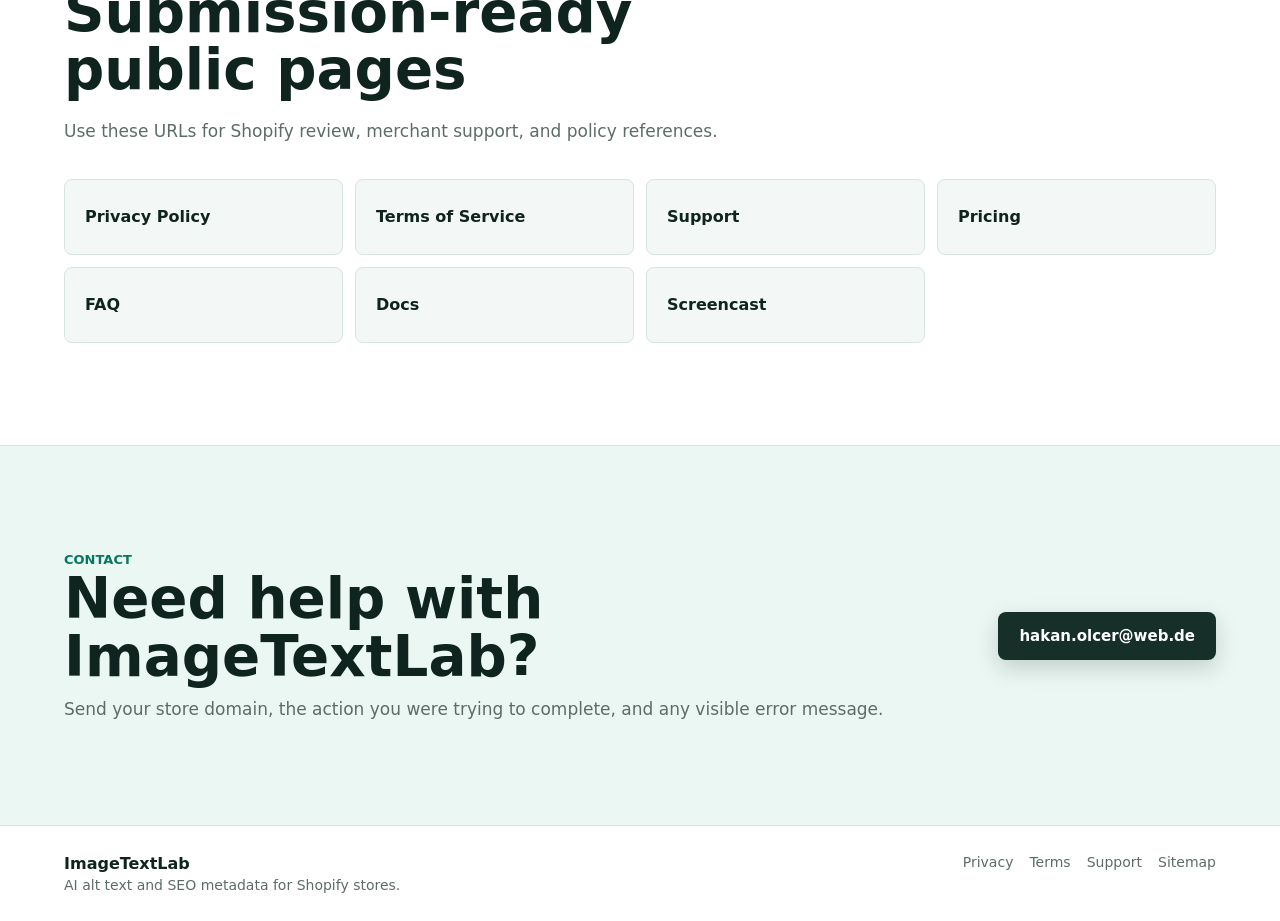
==== commit bc5a9c82: "Add Shopify review screencast" ====
--- a/index.html
+++ b/index.html
@@ -191,6 +191,7 @@
           <a href="/pricing">Pricing</a>
           <a href="/faq">FAQ</a>
           <a href="/docs">Docs</a>
+          <a href="/screencast">Screencast</a>
         </div>
       </section>
 
--- a/assets/site.css
+++ b/assets/site.css
@@ -484,6 +484,15 @@
   font-weight: 800;
 }
 
+.screencast-video {
+  display: block;
+  width: 100%;
+  margin: 28px 0;
+  border: 1px solid var(--line);
+  border-radius: 8px;
+  background: #10241f;
+}
+
 .pricing-page-grid,
 .support-grid {
   display: grid;
